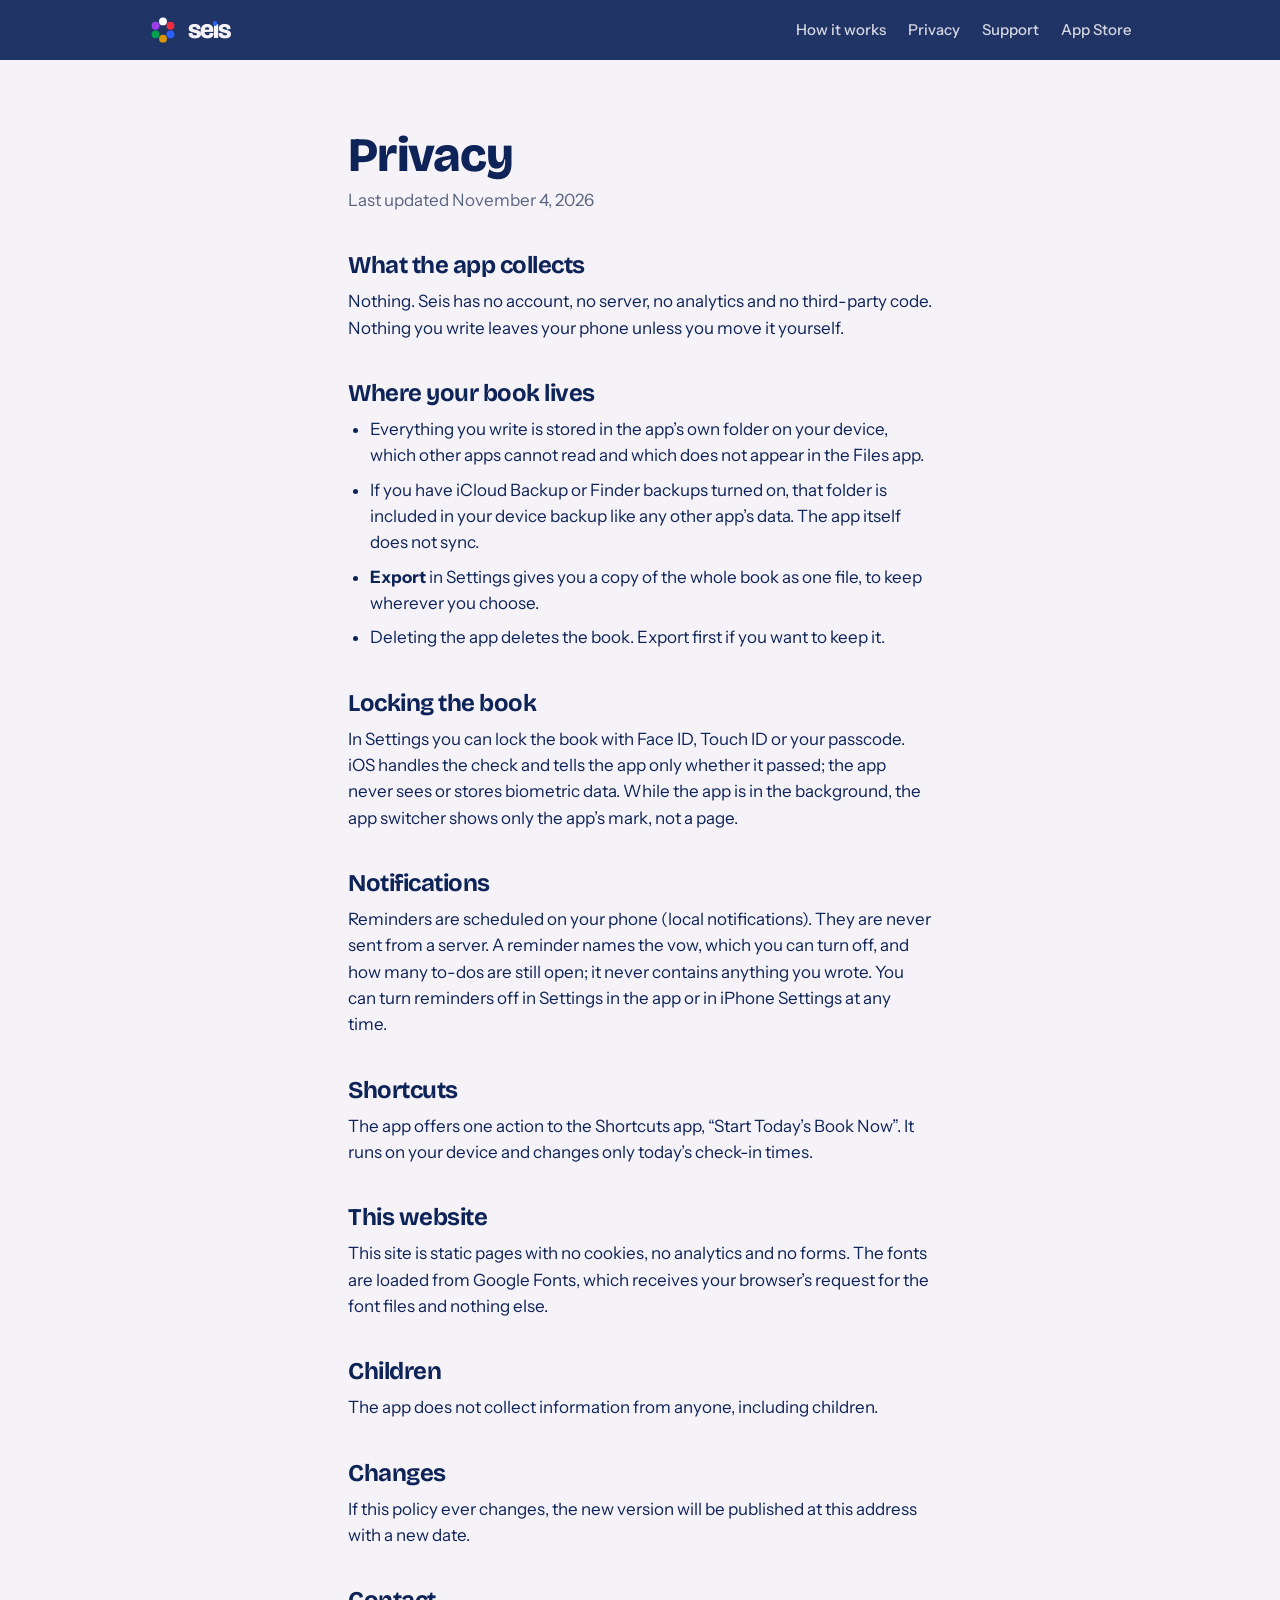
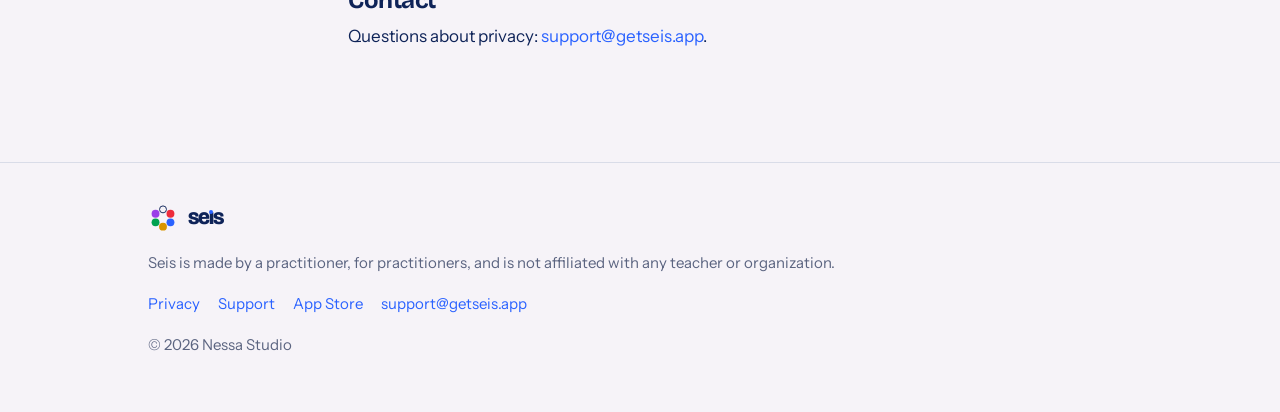
==== privacy.html @ e95a0be7 "getseis.app: home, privacy and support pages Static site for the Seis iPhone app in the brand's type" ====
<!doctype html>
<html lang="en">
<head>
<meta charset="utf-8">
<meta name="viewport" content="width=device-width, initial-scale=1">
<link rel="icon" href="/assets/favicon.svg" type="image/svg+xml">
<link rel="apple-touch-icon" href="/assets/apple-touch-icon.png">
<link rel="preconnect" href="https://fonts.googleapis.com">
<link rel="preconnect" href="https://fonts.gstatic.com" crossorigin>
<link rel="stylesheet" href="https://fonts.googleapis.com/css2?family=Bricolage+Grotesque:opsz,wght@12..96,500..800&family=Instrument+Sans:wght@400;500;600&family=Geist+Mono:wght@400;500&display=swap">
<link rel="stylesheet" href="/assets/site.css">
<title>Privacy · Seis</title>
<meta name="description" content="Seis collects nothing. Your book stays in the app's own folder on your phone.">
<meta name="theme-color" content="#0E2358">
</head>
<body>
<header class="top"><div class="in">
  <a class="lockup" href="/"><svg viewBox="0 0 160 160" aria-hidden="true"><circle cx="80" cy="34" r="21" fill="#FFFFFF"/><circle cx="119.8" cy="57" r="21" fill="#EE2C3C"/><circle cx="119.8" cy="103" r="21" fill="#2A62FF"/><circle cx="80" cy="126" r="21" fill="#D99500"/><circle cx="40.2" cy="103" r="21" fill="#00A14F"/><circle cx="40.2" cy="57" r="21" fill="#9B3FE8"/></svg><span class="wm">se<span class="i">ı</span>s</span></a>
  <nav><a href="/#how">How it works</a><a href="/#private">Privacy</a><a href="/support.html" class="keep">Support</a><a href="APP_STORE_URL" class="keep">App Store</a></nav>
</div></header>
<main class="doc"><div class="in">
  <h1>Privacy</h1>
  <p class="muted">Last updated November 4, 2026</p>

  <h2>What the app collects</h2>
  <p>Nothing. Seis has no account, no server, no analytics and no third-party code. Nothing you write leaves your phone unless you move it yourself.</p>

  <h2>Where your book lives</h2>
  <ul>
    <li>Everything you write is stored in the app’s own folder on your device, which other apps cannot read and which does not appear in the Files app.</li>
    <li>If you have iCloud Backup or Finder backups turned on, that folder is included in your device backup like any other app’s data. The app itself does not sync.</li>
    <li><strong>Export</strong> in Settings gives you a copy of the whole book as one file, to keep wherever you choose.</li>
    <li>Deleting the app deletes the book. Export first if you want to keep it.</li>
  </ul>

  <h2>Locking the book</h2>
  <p>In Settings you can lock the book with Face ID, Touch ID or your passcode. iOS handles the check and tells the app only whether it passed; the app never sees or stores biometric data. While the app is in the background, the app switcher shows only the app’s mark, not a page.</p>

  <h2>Notifications</h2>
  <p>Reminders are scheduled on your phone (local notifications). They are never sent from a server. A reminder names the vow, which you can turn off, and how many to-dos are still open; it never contains anything you wrote. You can turn reminders off in Settings in the app or in iPhone Settings at any time.</p>

  <h2>Shortcuts</h2>
  <p>The app offers one action to the Shortcuts app, “Start Today’s Book Now”. It runs on your device and changes only today’s check-in times.</p>

  <h2>This website</h2>
  <p>This site is static pages with no cookies, no analytics and no forms. The fonts are loaded from Google Fonts, which receives your browser’s request for the font files and nothing else.</p>

  <h2>Children</h2>
  <p>The app does not collect information from anyone, including children.</p>

  <h2>Changes</h2>
  <p>If this policy ever changes, the new version will be published at this address with a new date.</p>

  <h2>Contact</h2>
  <p>Questions about privacy: <a href="mailto:support@getseis.app">support@getseis.app</a>.</p>
</div></main>
<footer><div class="in">
  <a class="lockup" href="/"><svg viewBox="0 0 160 160" aria-hidden="true"><circle cx="80" cy="34" r="18.5" fill="none" stroke="#0E2358" stroke-width="5"/><circle cx="119.8" cy="57" r="21" fill="#EE2C3C"/><circle cx="119.8" cy="103" r="21" fill="#2A62FF"/><circle cx="80" cy="126" r="21" fill="#D99500"/><circle cx="40.2" cy="103" r="21" fill="#00A14F"/><circle cx="40.2" cy="57" r="21" fill="#9B3FE8"/></svg><span class="wm">se<span class="i">ı</span>s</span></a>
  <p>Seis is made by a practitioner, for practitioners, and is not affiliated with any teacher or organization.</p>
  <nav><a href="/privacy.html">Privacy</a><a href="/support.html">Support</a><a href="APP_STORE_URL">App Store</a><a href="mailto:support@getseis.app">support@getseis.app</a></nav>
  <p>© 2026 Nessa Studio</p>
</div></footer>
</body>
</html>
---- assets/site.css ----
/* getseis.app — the Seis brand on the web. Paper for the page, midnight for the hero and the
   privacy band, blue for links and the one button. Display type Bricolage Grotesque, text
   Instrument Sans, times and eyebrows Geist Mono. */
:root {
  --midnight: #0E2358;
  --midnight-card: #15306B;
  --paper: #F6F3F8;
  --surface: #FFFFFF;
  --ink: #0E2358;
  --ink-2: #5B6480;
  --hair: #D9DCE8;
  --ink-on-dark: #F6F3F8;
  --ink-2-on-dark: #A9B3D1;
  --hair-on-dark: #27407A;
  --blue: #2A62FF;
  --blue-on-dark: #6E9BFF;
  --red: #EE2C3C; --yellow: #D99500; --green: #00A14F; --purple: #9B3FE8;
  --display: "Bricolage Grotesque", "Helvetica Neue", Arial, sans-serif;
  --text: "Instrument Sans", "Helvetica Neue", Arial, sans-serif;
  --mono: "Geist Mono", ui-monospace, "SF Mono", Menlo, monospace;
  --max: 1080px;
  --gutter: clamp(20px, 5vw, 48px);
}
* { box-sizing: border-box; }
html { -webkit-text-size-adjust: 100%; scroll-behavior: smooth; }
body { margin: 0; background: var(--paper); color: var(--ink); font-family: var(--text); font-size: 17px; line-height: 1.55; -webkit-font-smoothing: antialiased; }
a { color: var(--blue); text-decoration: none; }
a:hover { text-decoration: underline; }
img { display: block; max-width: 100%; height: auto; }
h1, h2, h3 { font-family: var(--display); font-optical-sizing: auto; letter-spacing: -0.02em; text-wrap: balance; margin: 0; }
h1 { font-size: clamp(40px, 7vw, 72px); font-weight: 800; line-height: 0.98; letter-spacing: -0.03em; }
h2 { font-size: clamp(30px, 4.6vw, 48px); font-weight: 700; line-height: 1.04; }
h3 { font-size: 22px; font-weight: 700; line-height: 1.2; letter-spacing: -0.01em; }
p { margin: 0; }
.lede { font-size: clamp(18px, 2.2vw, 21px); line-height: 1.5; color: var(--ink-2); max-width: 36ch; }
.eyebrow { font-family: var(--mono); font-size: 12px; letter-spacing: 0.08em; text-transform: uppercase; color: var(--ink-2); }
.dark .eyebrow, .dark .lede { color: var(--ink-2-on-dark); }
.in { max-width: var(--max); margin: 0 auto; padding: 0 var(--gutter); }

/* Header */
.top { position: sticky; top: 0; z-index: 10; background: color-mix(in srgb, var(--midnight) 92%, transparent); backdrop-filter: saturate(140%) blur(12px); -webkit-backdrop-filter: saturate(140%) blur(12px); color: var(--ink-on-dark); }
.top .in { display: flex; align-items: center; justify-content: space-between; height: 60px; }
.top nav { display: flex; gap: 22px; font-size: 15px; font-weight: 500; }
.top nav a { color: var(--ink-on-dark); opacity: 0.85; }
.top nav a:hover { opacity: 1; text-decoration: none; }
.lockup { display: inline-flex; align-items: center; gap: 10px; color: inherit; }
.lockup:hover { text-decoration: none; }
.lockup svg { width: 30px; height: 30px; }

/* The wordmark: Bricolage 800, opsz 96, -0.045em, lowercase, the i dotless with a blue dot drawn */
.wm { font-family: var(--display); font-optical-sizing: auto; font-variation-settings: "opsz" 96; font-weight: 800; letter-spacing: -0.045em; line-height: 0.9; display: inline-block; white-space: nowrap; }
.wm .i { position: relative; display: inline-block; }
.wm .i::after { content: ""; position: absolute; left: 50%; top: 0.12em; width: 0.18em; height: 0.18em; margin-left: -0.09em; border-radius: 50%; background: var(--blue); }
.top .wm { font-size: 26px; }

/* Hero */
.hero { background: var(--midnight); color: var(--ink-on-dark); overflow: hidden; }
.hero .in { display: grid; grid-template-columns: 1.1fr 0.9fr; gap: clamp(24px, 5vw, 64px); align-items: center; padding-top: clamp(48px, 8vw, 96px); padding-bottom: 0; }
.hero .copy { display: grid; gap: 22px; padding-bottom: clamp(48px, 8vw, 96px); }
.hero .ring { width: 72px; height: 72px; }
.hero .lede { color: var(--ink-2-on-dark); }
.cta { display: flex; flex-wrap: wrap; gap: 14px 22px; align-items: center; }
.btn { display: inline-flex; align-items: center; gap: 10px; background: var(--blue); color: #fff; font-weight: 600; font-size: 17px; padding: 14px 24px; border-radius: 999px; letter-spacing: 0.01em; }
.btn:hover { text-decoration: none; background: #1F52E6; }
.btn svg { width: 18px; height: 18px; }
.hero .quiet { color: var(--ink-on-dark); opacity: 0.85; font-weight: 500; }
.hero .quiet:hover { opacity: 1; }
.hero .shot { align-self: end; }
.hero .phone { margin: 0 auto; max-width: 360px; }

/* A phone: the screenshot in a dark rounded shell, its foot cut by the band it sits in when it is the hero */
.phone { border-radius: 52px; padding: 11px; background: #1d1d1f; box-shadow: 0 30px 80px rgba(14, 35, 88, 0.28); }
.phone img { border-radius: 42px; }
.hero .phone { border-bottom-left-radius: 0; border-bottom-right-radius: 0; padding-bottom: 0; box-shadow: 0 -10px 60px rgba(0,0,0,0.3); }
.hero .phone img { border-bottom-left-radius: 0; border-bottom-right-radius: 0; max-height: 560px; object-fit: cover; object-position: top; }

/* Bands and features */
.band { padding: clamp(56px, 9vw, 112px) 0; }
.band.hair { border-top: 1px solid var(--hair); }
.band.dark { background: var(--midnight); color: var(--ink-on-dark); }
.band.dark h2, .band.dark h3 { color: var(--ink-on-dark); }
.band.dark p { color: var(--ink-2-on-dark); }
.band.dark a { color: var(--blue-on-dark); }
.head { display: grid; gap: 14px; max-width: 62ch; margin-bottom: clamp(32px, 5vw, 56px); }
.head p { color: var(--ink-2); font-size: 18px; }
.three { display: grid; grid-template-columns: repeat(3, 1fr); gap: 20px; }
.card { background: var(--surface); border: 1px solid var(--hair); border-radius: 18px; padding: 26px 24px; display: grid; gap: 10px; align-content: start; }
.card .n { font-family: var(--display); font-weight: 800; font-size: 20px; color: var(--blue); line-height: 1; }
.card p { color: var(--ink-2); font-size: 16px; }
.dark .card { background: var(--midnight-card); border-color: var(--hair-on-dark); }
.dark .card p { color: var(--ink-2-on-dark); }

.feature { display: grid; grid-template-columns: 1fr 1fr; gap: clamp(28px, 6vw, 80px); align-items: center; }
.feature + .feature { margin-top: clamp(56px, 9vw, 112px); }
.feature.flip .copy { order: 2; }
.feature .copy { display: grid; gap: 16px; max-width: 44ch; }
.feature .copy p { color: var(--ink-2); font-size: 18px; }
.feature .phone { max-width: 340px; margin: 0 auto; }
.feature ul { margin: 0; padding-left: 20px; color: var(--ink-2); display: grid; gap: 6px; }

/* Six dots, said once, as a sentence */
.dots { display: inline-flex; gap: 8px; align-items: center; }
.dots i { width: 12px; height: 12px; border-radius: 50%; display: inline-block; }

/* Pages of text */
.doc .in { max-width: 680px; padding-top: clamp(40px, 6vw, 72px); padding-bottom: clamp(56px, 9vw, 112px); }
.doc h1 { font-size: clamp(34px, 5vw, 48px); letter-spacing: -0.025em; }
.doc h2 { font-size: 24px; margin-top: 40px; margin-bottom: 10px; }
.doc p, .doc li { color: var(--ink); font-size: 17px; }
.doc .muted { color: var(--ink-2); margin-top: 8px; }
.doc ul { padding-left: 22px; display: grid; gap: 8px; margin: 10px 0 0; }
.doc p + p { margin-top: 10px; }
.faq details { border-top: 1px solid var(--hair); padding: 16px 0; }
.faq details:last-child { border-bottom: 1px solid var(--hair); }
.faq summary { cursor: pointer; font-weight: 600; font-size: 18px; list-style: none; display: flex; justify-content: space-between; gap: 16px; }
.faq summary::-webkit-details-marker { display: none; }
.faq summary::after { content: "+"; color: var(--blue); font-family: var(--display); font-weight: 700; }
.faq details[open] summary::after { content: "−"; }
.faq details p { margin-top: 10px; color: var(--ink-2); }

/* Footer */
footer { border-top: 1px solid var(--hair); padding: 40px 0 56px; color: var(--ink-2); font-size: 15px; }
footer .in { display: grid; gap: 18px; }
footer nav { display: flex; flex-wrap: wrap; gap: 18px; }
footer .lockup { color: var(--ink); }
footer .lockup .wm { font-size: 22px; }

@media (max-width: 820px) {
  .hero .in { grid-template-columns: 1fr; }
  .hero .copy { padding-bottom: 0; }
  .hero .shot { margin-top: 36px; }
  .hero .phone { max-width: 300px; }
  .hero .phone img { max-height: 420px; }
  .three { grid-template-columns: 1fr; }
  .feature { grid-template-columns: 1fr; }
  .feature.flip .copy { order: 0; }
  .feature .phone { max-width: 280px; }
  .top nav { gap: 16px; font-size: 14px; }
}
@media (max-width: 480px) {
  .top nav a:not(.keep) { display: none; }
}
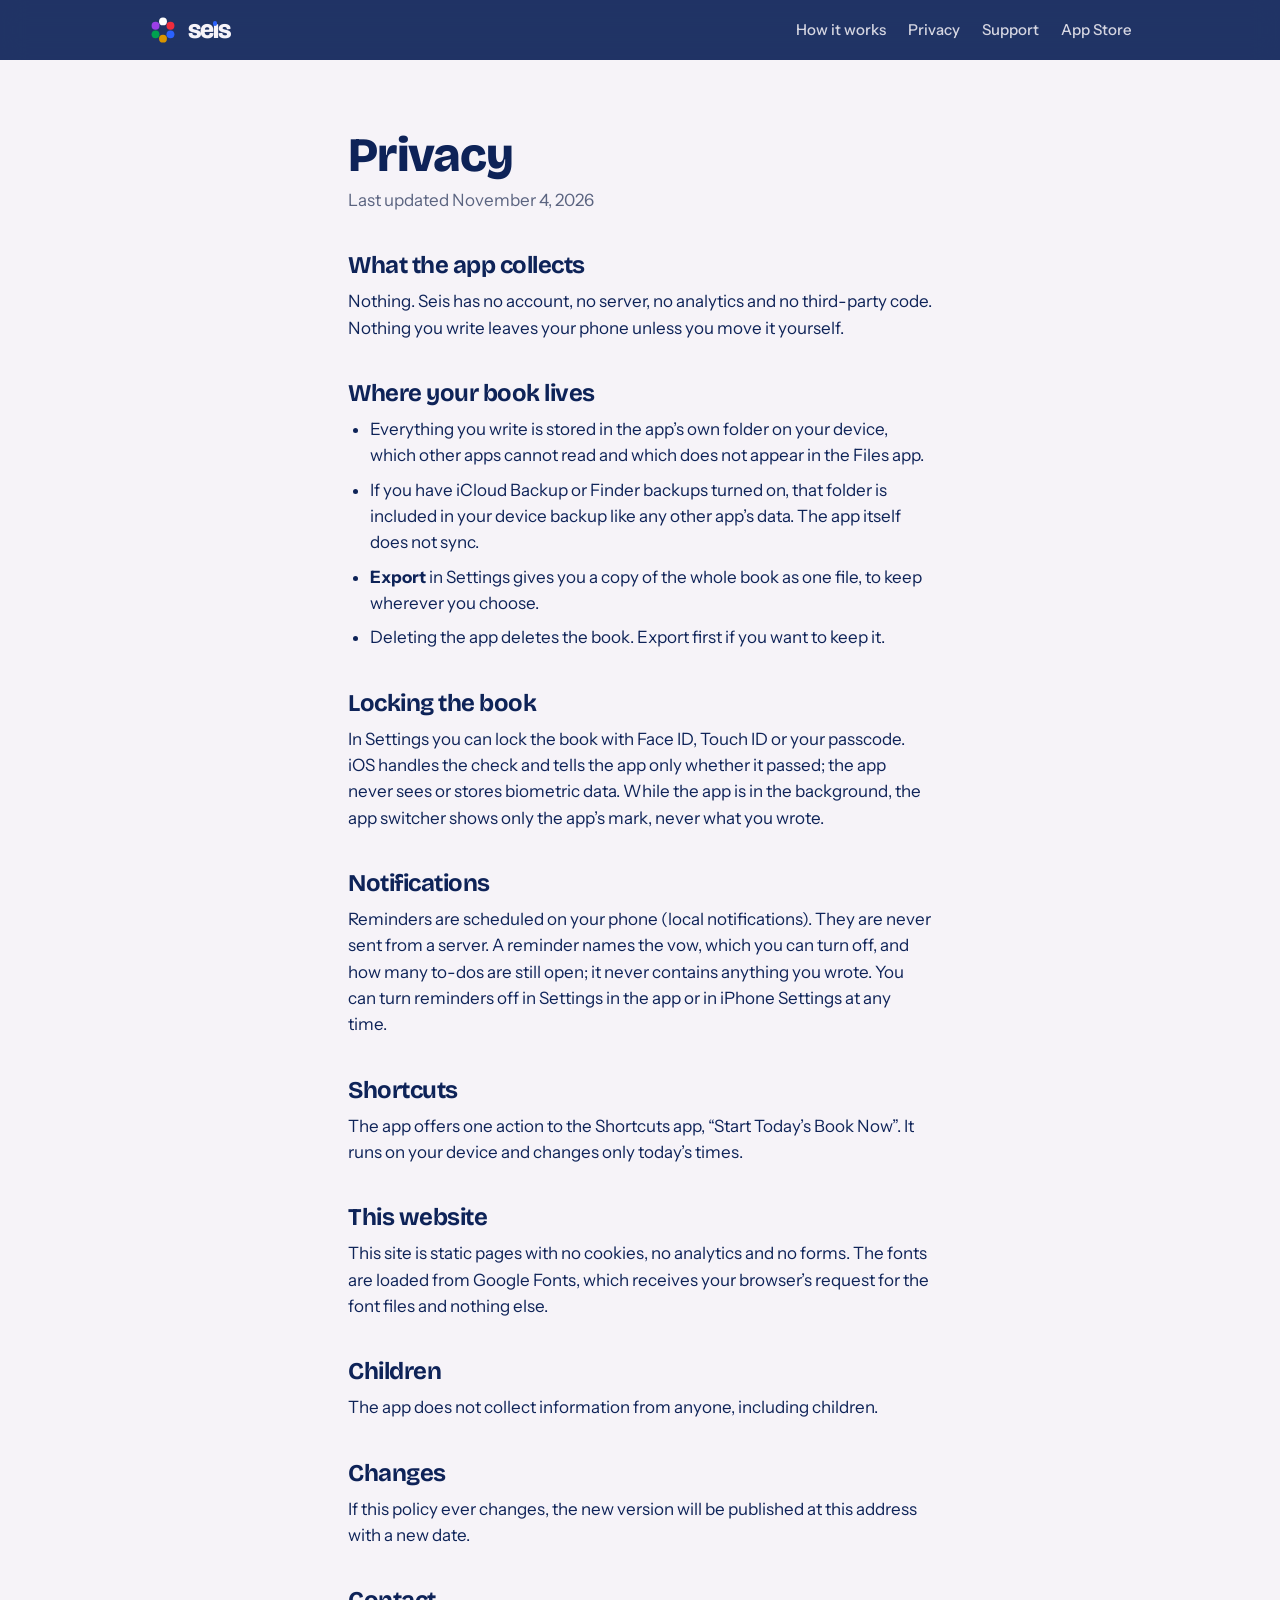
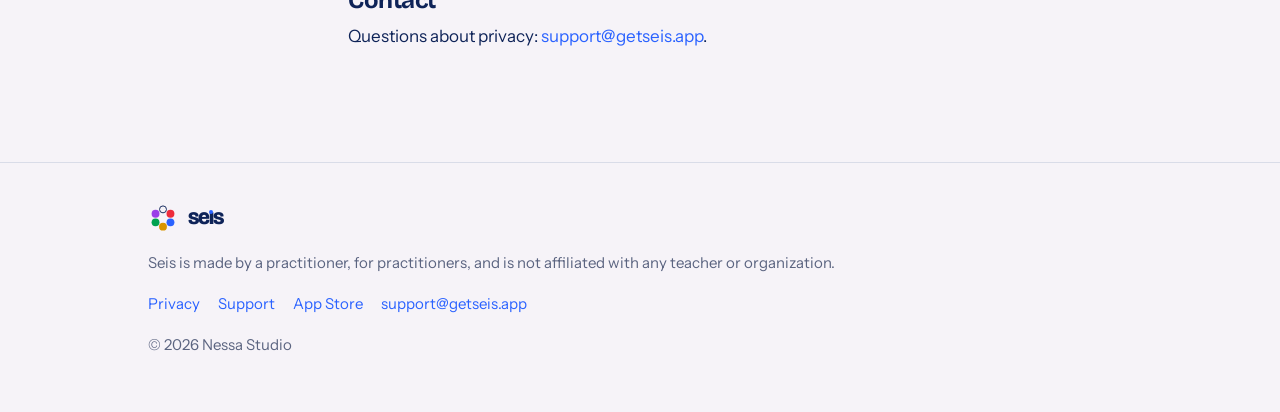
==== commit b15c2c94: "Copy: time instead of box, the practice instead of the page Rewrites the home, support and privacy p" ====
--- a/privacy.html
+++ b/privacy.html
@@ -16,7 +16,7 @@
 <body>
 <header class="top"><div class="in">
   <a class="lockup" href="/"><svg viewBox="0 0 160 160" aria-hidden="true"><circle cx="80" cy="34" r="21" fill="#FFFFFF"/><circle cx="119.8" cy="57" r="21" fill="#EE2C3C"/><circle cx="119.8" cy="103" r="21" fill="#2A62FF"/><circle cx="80" cy="126" r="21" fill="#D99500"/><circle cx="40.2" cy="103" r="21" fill="#00A14F"/><circle cx="40.2" cy="57" r="21" fill="#9B3FE8"/></svg><span class="wm">se<span class="i">ı</span>s</span></a>
-  <nav><a href="/#how">How it works</a><a href="/#private">Privacy</a><a href="/support.html" class="keep">Support</a><a href="APP_STORE_URL" class="keep">App Store</a></nav>
+  <nav><a href="/#how">How it works</a><a href="/#private">Privacy</a><a href="/support.html" class="keep">Support</a><a href="https://apps.apple.com/app/id6830645825" class="keep">App Store</a></nav>
 </div></header>
 <main class="doc"><div class="in">
   <h1>Privacy</h1>
@@ -34,13 +34,13 @@
   </ul>
 
   <h2>Locking the book</h2>
-  <p>In Settings you can lock the book with Face ID, Touch ID or your passcode. iOS handles the check and tells the app only whether it passed; the app never sees or stores biometric data. While the app is in the background, the app switcher shows only the app’s mark, not a page.</p>
+  <p>In Settings you can lock the book with Face ID, Touch ID or your passcode. iOS handles the check and tells the app only whether it passed; the app never sees or stores biometric data. While the app is in the background, the app switcher shows only the app’s mark, never what you wrote.</p>
 
   <h2>Notifications</h2>
   <p>Reminders are scheduled on your phone (local notifications). They are never sent from a server. A reminder names the vow, which you can turn off, and how many to-dos are still open; it never contains anything you wrote. You can turn reminders off in Settings in the app or in iPhone Settings at any time.</p>
 
   <h2>Shortcuts</h2>
-  <p>The app offers one action to the Shortcuts app, “Start Today’s Book Now”. It runs on your device and changes only today’s check-in times.</p>
+  <p>The app offers one action to the Shortcuts app, “Start Today’s Book Now”. It runs on your device and changes only today’s times.</p>
 
   <h2>This website</h2>
   <p>This site is static pages with no cookies, no analytics and no forms. The fonts are loaded from Google Fonts, which receives your browser’s request for the font files and nothing else.</p>
@@ -57,7 +57,7 @@
 <footer><div class="in">
   <a class="lockup" href="/"><svg viewBox="0 0 160 160" aria-hidden="true"><circle cx="80" cy="34" r="18.5" fill="none" stroke="#0E2358" stroke-width="5"/><circle cx="119.8" cy="57" r="21" fill="#EE2C3C"/><circle cx="119.8" cy="103" r="21" fill="#2A62FF"/><circle cx="80" cy="126" r="21" fill="#D99500"/><circle cx="40.2" cy="103" r="21" fill="#00A14F"/><circle cx="40.2" cy="57" r="21" fill="#9B3FE8"/></svg><span class="wm">se<span class="i">ı</span>s</span></a>
   <p>Seis is made by a practitioner, for practitioners, and is not affiliated with any teacher or organization.</p>
-  <nav><a href="/privacy.html">Privacy</a><a href="/support.html">Support</a><a href="APP_STORE_URL">App Store</a><a href="mailto:support@getseis.app">support@getseis.app</a></nav>
+  <nav><a href="/privacy.html">Privacy</a><a href="/support.html">Support</a><a href="https://apps.apple.com/app/id6830645825">App Store</a><a href="mailto:support@getseis.app">support@getseis.app</a></nav>
   <p>© 2026 Nessa Studio</p>
 </div></footer>
 </body>
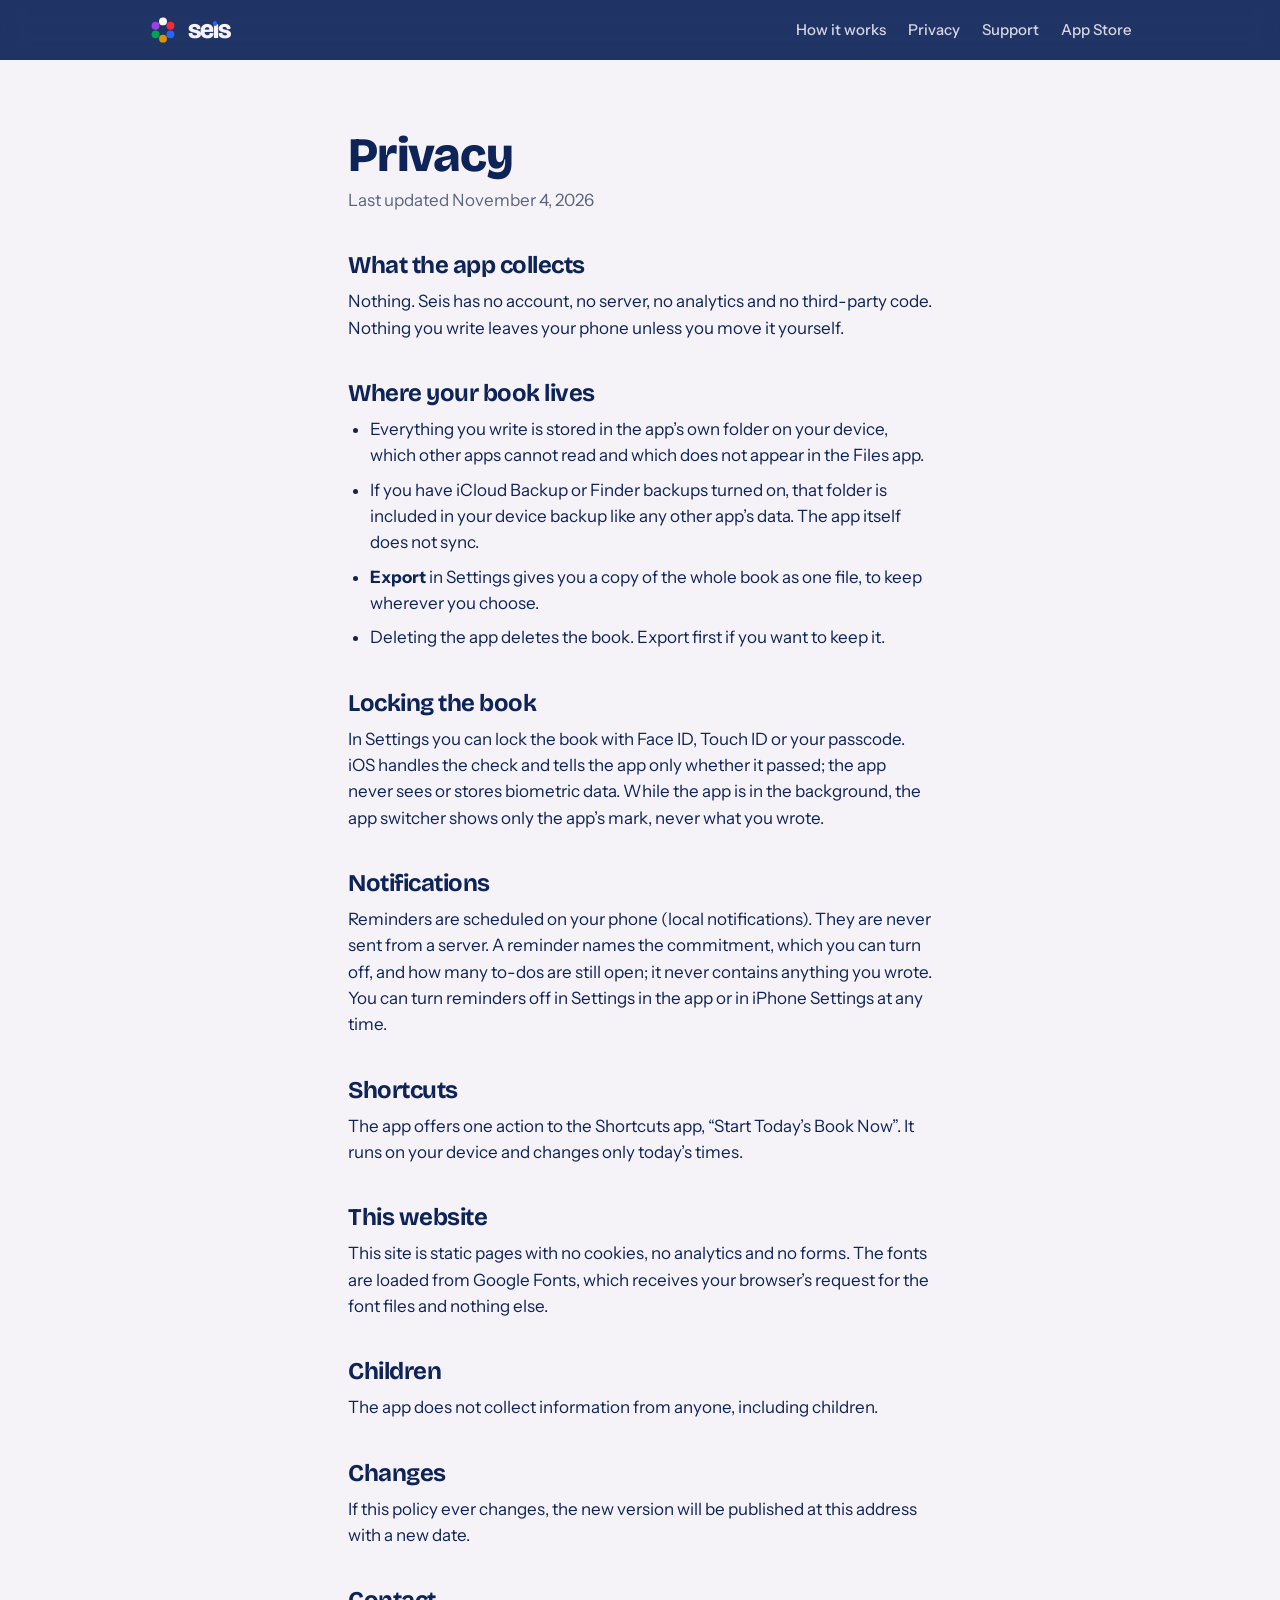
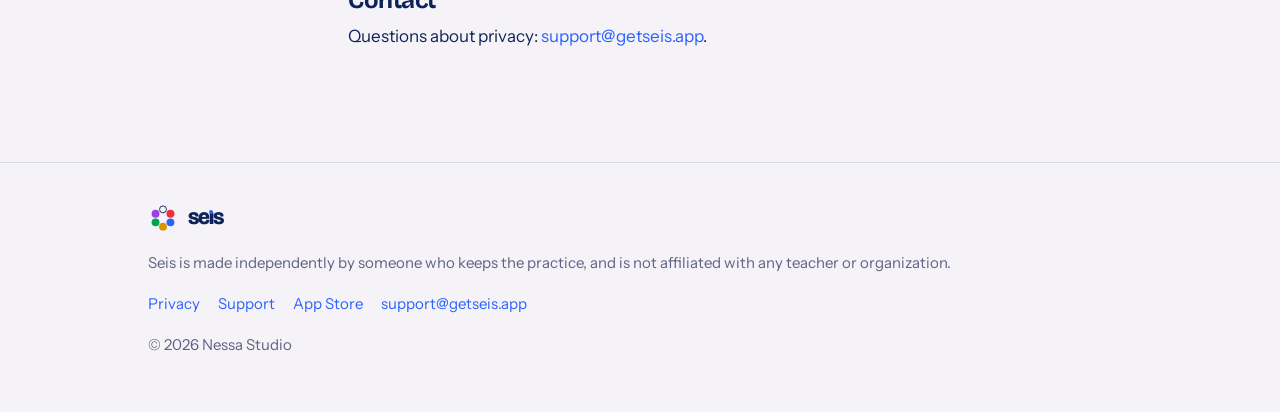
==== commit 33cf0c1a: "Copy: speak to people who do not know the practice Home page leads with "Keep your word to yourself"" ====
--- a/privacy.html
+++ b/privacy.html
@@ -37,7 +37,7 @@
   <p>In Settings you can lock the book with Face ID, Touch ID or your passcode. iOS handles the check and tells the app only whether it passed; the app never sees or stores biometric data. While the app is in the background, the app switcher shows only the app’s mark, never what you wrote.</p>
 
   <h2>Notifications</h2>
-  <p>Reminders are scheduled on your phone (local notifications). They are never sent from a server. A reminder names the vow, which you can turn off, and how many to-dos are still open; it never contains anything you wrote. You can turn reminders off in Settings in the app or in iPhone Settings at any time.</p>
+  <p>Reminders are scheduled on your phone (local notifications). They are never sent from a server. A reminder names the commitment, which you can turn off, and how many to-dos are still open; it never contains anything you wrote. You can turn reminders off in Settings in the app or in iPhone Settings at any time.</p>
 
   <h2>Shortcuts</h2>
   <p>The app offers one action to the Shortcuts app, “Start Today’s Book Now”. It runs on your device and changes only today’s times.</p>
@@ -56,7 +56,7 @@
 </div></main>
 <footer><div class="in">
   <a class="lockup" href="/"><svg viewBox="0 0 160 160" aria-hidden="true"><circle cx="80" cy="34" r="18.5" fill="none" stroke="#0E2358" stroke-width="5"/><circle cx="119.8" cy="57" r="21" fill="#EE2C3C"/><circle cx="119.8" cy="103" r="21" fill="#2A62FF"/><circle cx="80" cy="126" r="21" fill="#D99500"/><circle cx="40.2" cy="103" r="21" fill="#00A14F"/><circle cx="40.2" cy="57" r="21" fill="#9B3FE8"/></svg><span class="wm">se<span class="i">ı</span>s</span></a>
-  <p>Seis is made by a practitioner, for practitioners, and is not affiliated with any teacher or organization.</p>
+  <p>Seis is made independently by someone who keeps the practice, and is not affiliated with any teacher or organization.</p>
   <nav><a href="/privacy.html">Privacy</a><a href="/support.html">Support</a><a href="https://apps.apple.com/app/id6830645825">App Store</a><a href="mailto:support@getseis.app">support@getseis.app</a></nav>
   <p>© 2026 Nessa Studio</p>
 </div></footer>
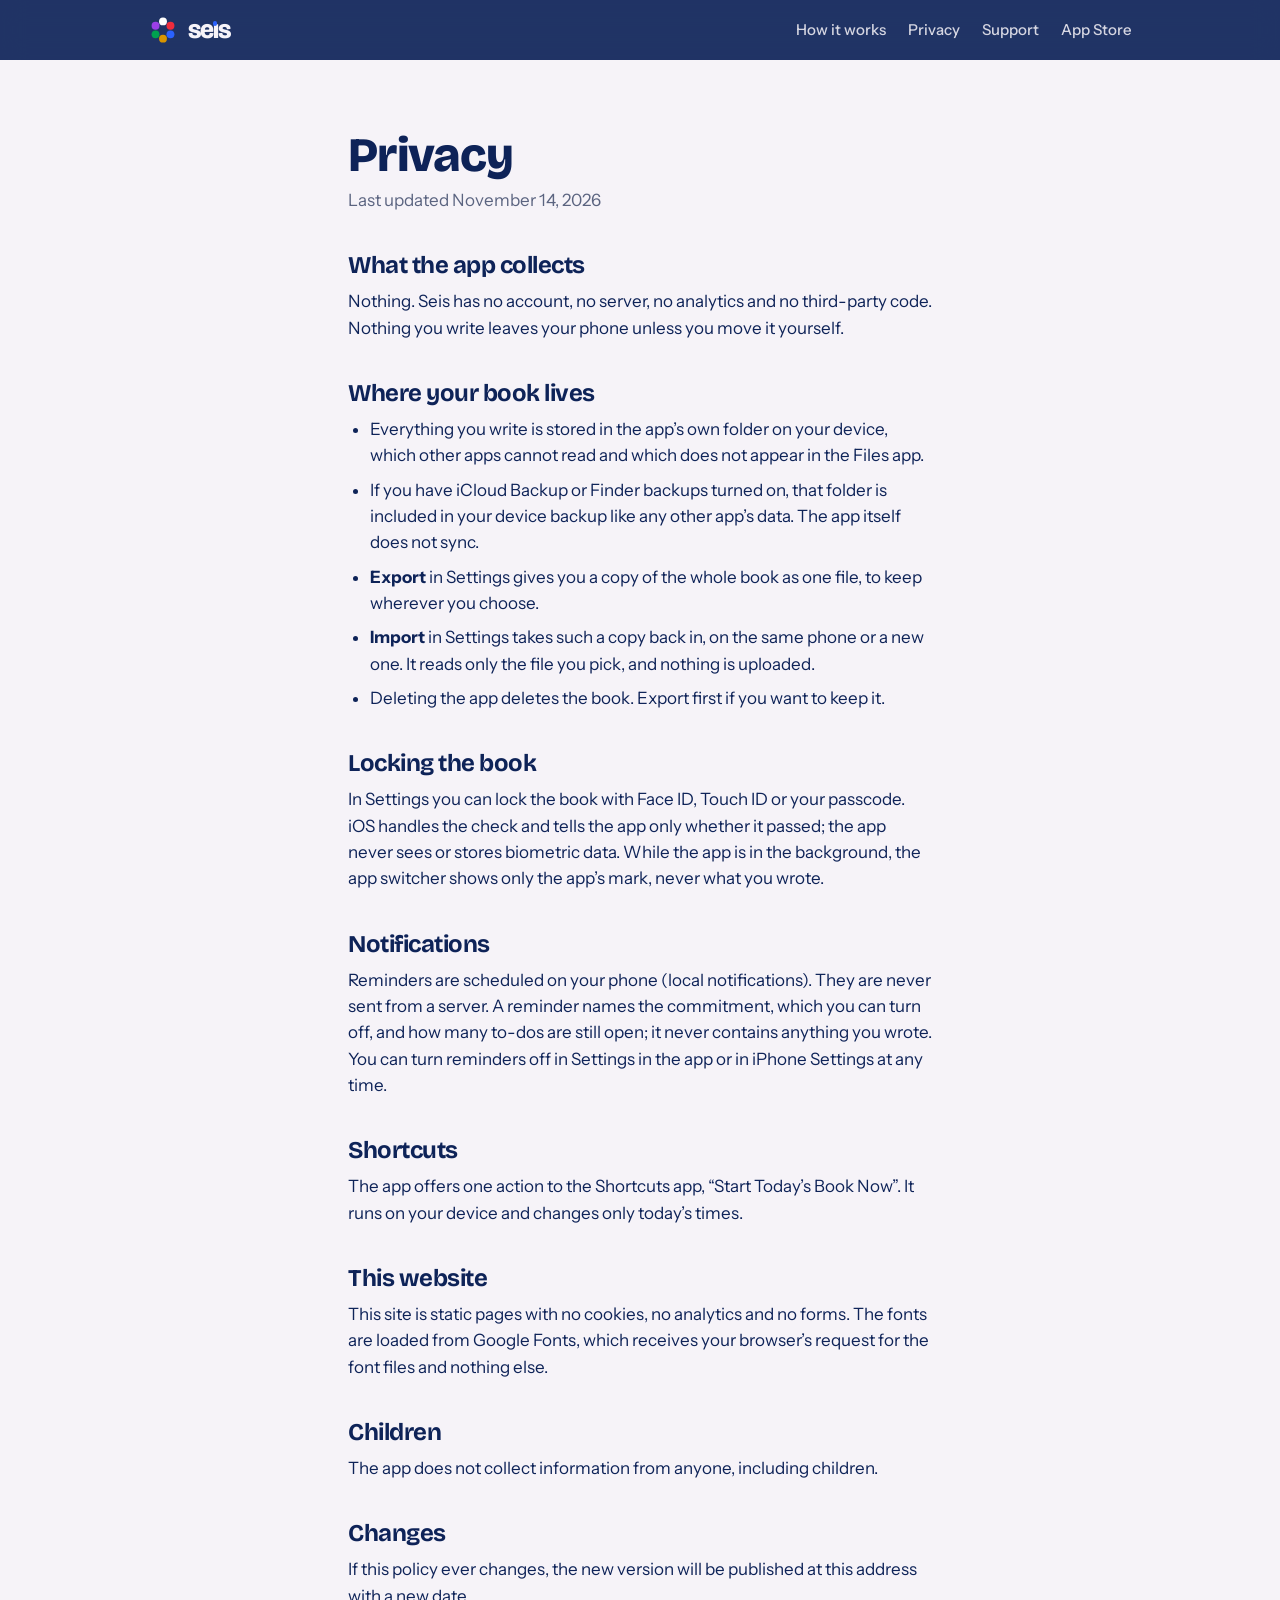
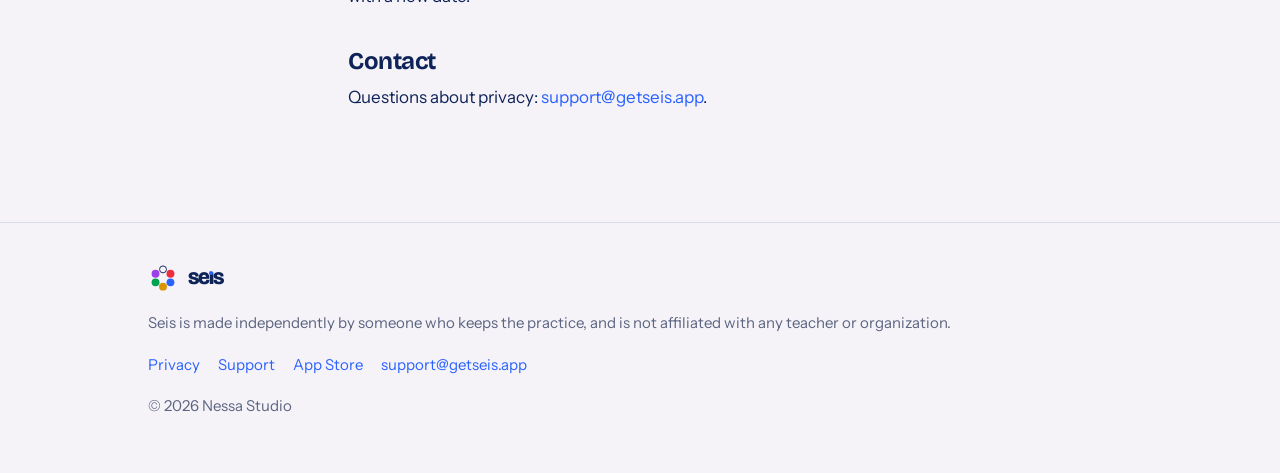
==== commit ba5f3bbe: "Seis 1.2: the evening of rejoicing, Import, the next vow The evening is the day's to-dos, the best t" ====
--- a/privacy.html
+++ b/privacy.html
@@ -20,7 +20,7 @@
 </div></header>
 <main class="doc"><div class="in">
   <h1>Privacy</h1>
-  <p class="muted">Last updated November 4, 2026</p>
+  <p class="muted">Last updated November 14, 2026</p>
 
   <h2>What the app collects</h2>
   <p>Nothing. Seis has no account, no server, no analytics and no third-party code. Nothing you write leaves your phone unless you move it yourself.</p>
@@ -30,6 +30,7 @@
     <li>Everything you write is stored in the app’s own folder on your device, which other apps cannot read and which does not appear in the Files app.</li>
     <li>If you have iCloud Backup or Finder backups turned on, that folder is included in your device backup like any other app’s data. The app itself does not sync.</li>
     <li><strong>Export</strong> in Settings gives you a copy of the whole book as one file, to keep wherever you choose.</li>
+    <li><strong>Import</strong> in Settings takes such a copy back in, on the same phone or a new one. It reads only the file you pick, and nothing is uploaded.</li>
     <li>Deleting the app deletes the book. Export first if you want to keep it.</li>
   </ul>
 
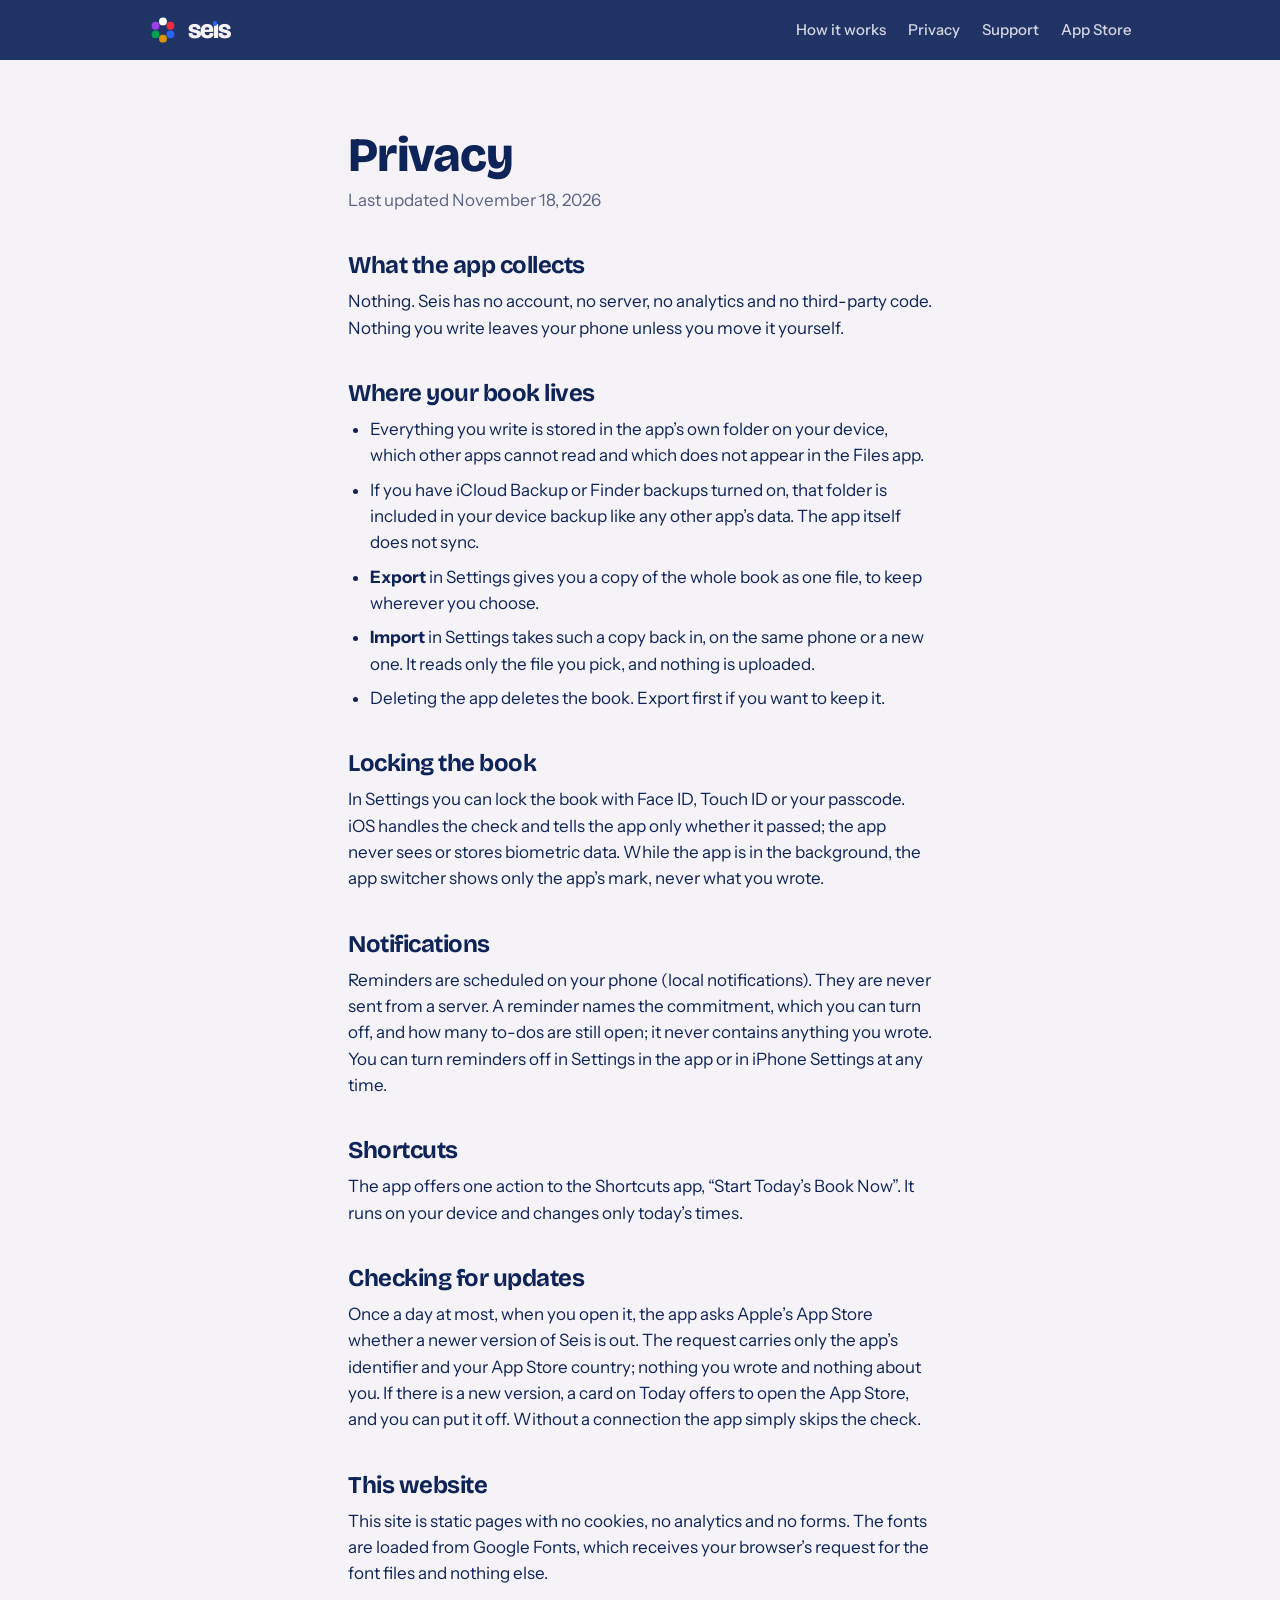
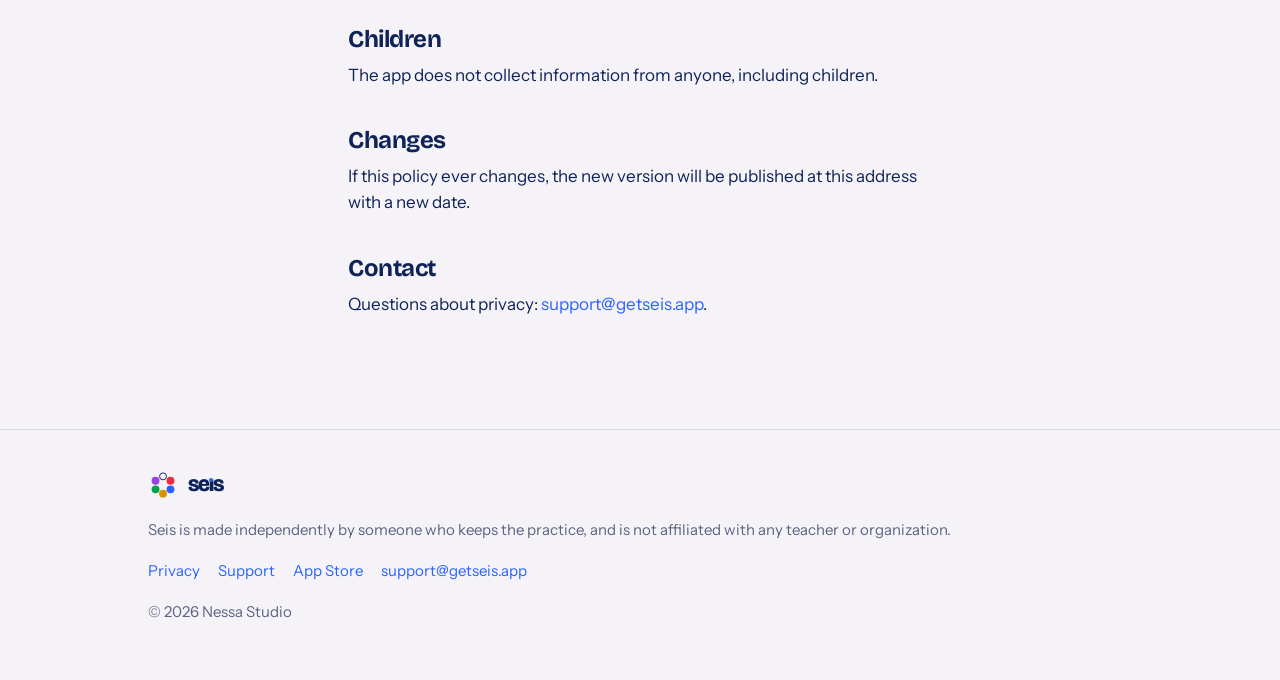
==== commit f9ebe7c3: "Privacy: the once-a-day check for a new version Seis now asks Apple's App Store, at most once a day," ====
--- a/privacy.html
+++ b/privacy.html
@@ -20,7 +20,7 @@
 </div></header>
 <main class="doc"><div class="in">
   <h1>Privacy</h1>
-  <p class="muted">Last updated November 14, 2026</p>
+  <p class="muted">Last updated November 18, 2026</p>
 
   <h2>What the app collects</h2>
   <p>Nothing. Seis has no account, no server, no analytics and no third-party code. Nothing you write leaves your phone unless you move it yourself.</p>
@@ -43,6 +43,9 @@
   <h2>Shortcuts</h2>
   <p>The app offers one action to the Shortcuts app, “Start Today’s Book Now”. It runs on your device and changes only today’s times.</p>
 
+  <h2>Checking for updates</h2>
+  <p>Once a day at most, when you open it, the app asks Apple’s App Store whether a newer version of Seis is out. The request carries only the app’s identifier and your App Store country; nothing you wrote and nothing about you. If there is a new version, a card on Today offers to open the App Store, and you can put it off. Without a connection the app simply skips the check.</p>
+
   <h2>This website</h2>
   <p>This site is static pages with no cookies, no analytics and no forms. The fonts are loaded from Google Fonts, which receives your browser’s request for the font files and nothing else.</p>
 
